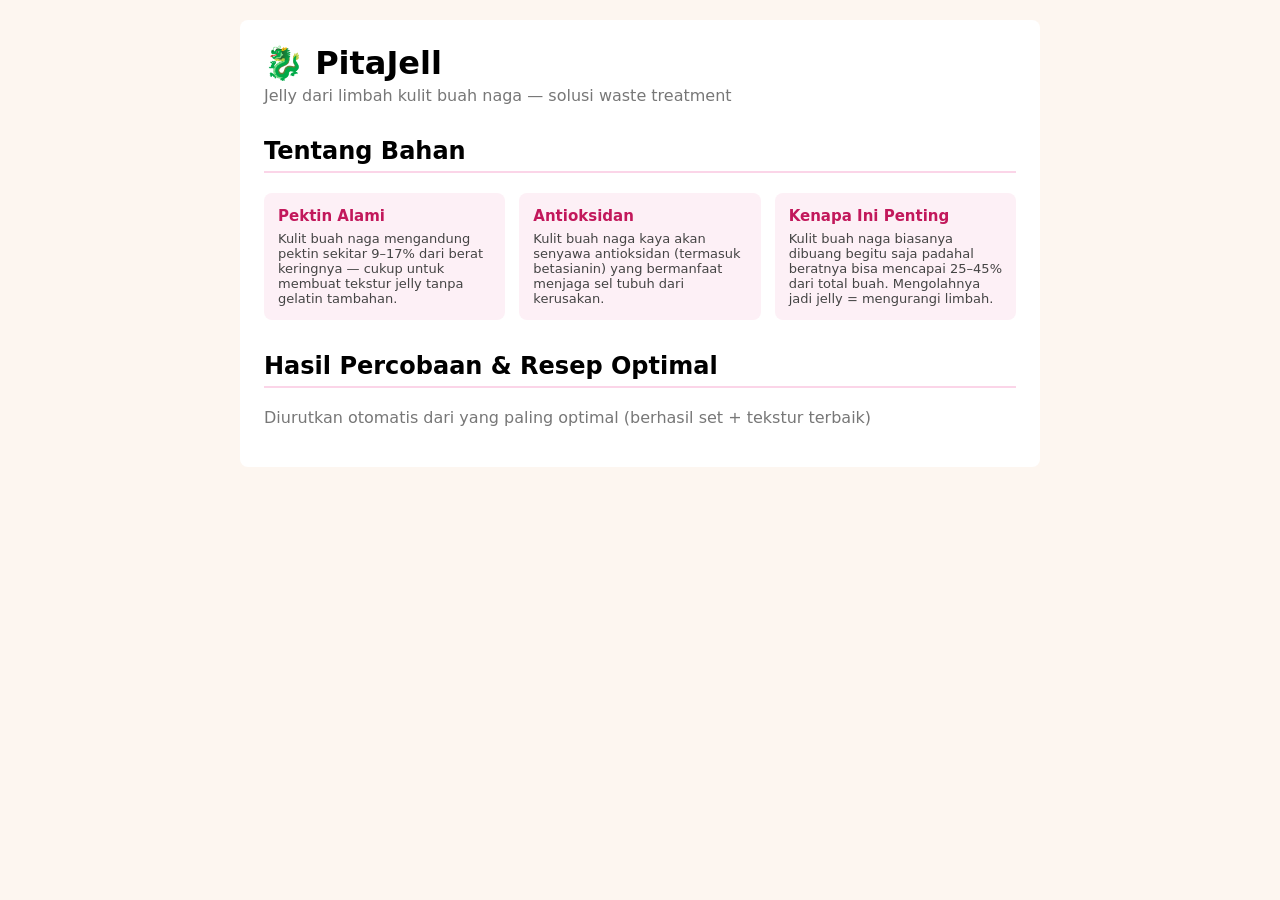
==== static/index.html @ 76bb3a23 "first commit" ====
<!DOCTYPE html>
<html lang="id">
<head>
  <meta charset="UTF-8">
  <title>PitaJell - Jelly Kulit Buah Naga</title>
  <link rel="stylesheet" href="/static/style.css">
</head>
<body>
  <div class="container">
    <h1>🐉 PitaJell</h1>
    <p class="subtitle">Jelly dari limbah kulit buah naga — solusi waste treatment</p>

    <!-- SECTION 1: INFO MATERIAL -->
    <section>
      <h2>Tentang Bahan</h2>
      <div class="info-grid">
        <div class="info-card">
          <h3>Pektin Alami</h3>
          <p>Kulit buah naga mengandung pektin sekitar 9–17% dari berat keringnya —
          cukup untuk membuat tekstur jelly tanpa gelatin tambahan.</p>
        </div>
        <div class="info-card">
          <h3>Antioksidan</h3>
          <p>Kulit buah naga kaya akan senyawa antioksidan (termasuk betasianin) yang
          bermanfaat menjaga sel tubuh dari kerusakan.</p>
        </div>
        <div class="info-card">
          <h3>Kenapa Ini Penting</h3>
          <p>Kulit buah naga biasanya dibuang begitu saja padahal beratnya bisa
          mencapai 25–45% dari total buah. Mengolahnya jadi jelly = mengurangi limbah.</p>
        </div>
      </div>
    </section>

    <!-- SECTION 2: HASIL PERCOBAAN -->
    <section>
      <h2>Hasil Percobaan &amp; Resep Optimal</h2>
      <p class="subtitle">Diurutkan otomatis dari yang paling optimal (berhasil set + tekstur terbaik)</p>
      <div id="percobaan-list"></div>
    </section>
  </div>

  <script src="/static/script.js"></script>
</body>
</html>
---- static/style.css ----
* { box-sizing: border-box; }
body {
  font-family: system-ui, Arial, sans-serif;
  background: #fdf6f0;
  margin: 0;
  padding: 20px;
}
.container {
  max-width: 800px;
  margin: 0 auto;
  background: #fff;
  padding: 24px;
  border-radius: 8px;
}
h1 { margin: 0 0 4px 0; }
.subtitle { color: #777; margin-top: 0; }
h2 { margin-top: 32px; border-bottom: 2px solid #eb2f8c33; padding-bottom: 6px; }

.info-grid {
  display: grid;
  grid-template-columns: repeat(auto-fit, minmax(200px, 1fr));
  gap: 14px;
}
.info-card {
  background: #fdf0f6;
  border-radius: 8px;
  padding: 14px;
}
.info-card h3 { margin: 0 0 6px 0; font-size: 15px; color: #c2185b; }
.info-card p { margin: 0; font-size: 13px; color: #444; }

.percobaan-card {
  border: 1px solid #ddd;
  border-radius: 8px;
  padding: 16px;
  margin-bottom: 12px;
  position: relative;
}
.percobaan-card.optimal {
  border: 2px solid #c2185b;
  background: #fff8fa;
}
.badge {
  display: inline-block;
  background: #c2185b;
  color: #fff;
  font-size: 12px;
  font-weight: bold;
  padding: 4px 10px;
  border-radius: 12px;
  margin-bottom: 8px;
}
.percobaan-card h3 { margin: 0 0 8px 0; }
.detail-grid {
  display: grid;
  grid-template-columns: repeat(auto-fit, minmax(140px, 1fr));
  gap: 6px;
  font-size: 14px;
  color: #444;
}
.catatan {
  margin: 10px 0 0 0;
  font-style: italic;
  color: #777;
  font-size: 13px;
}
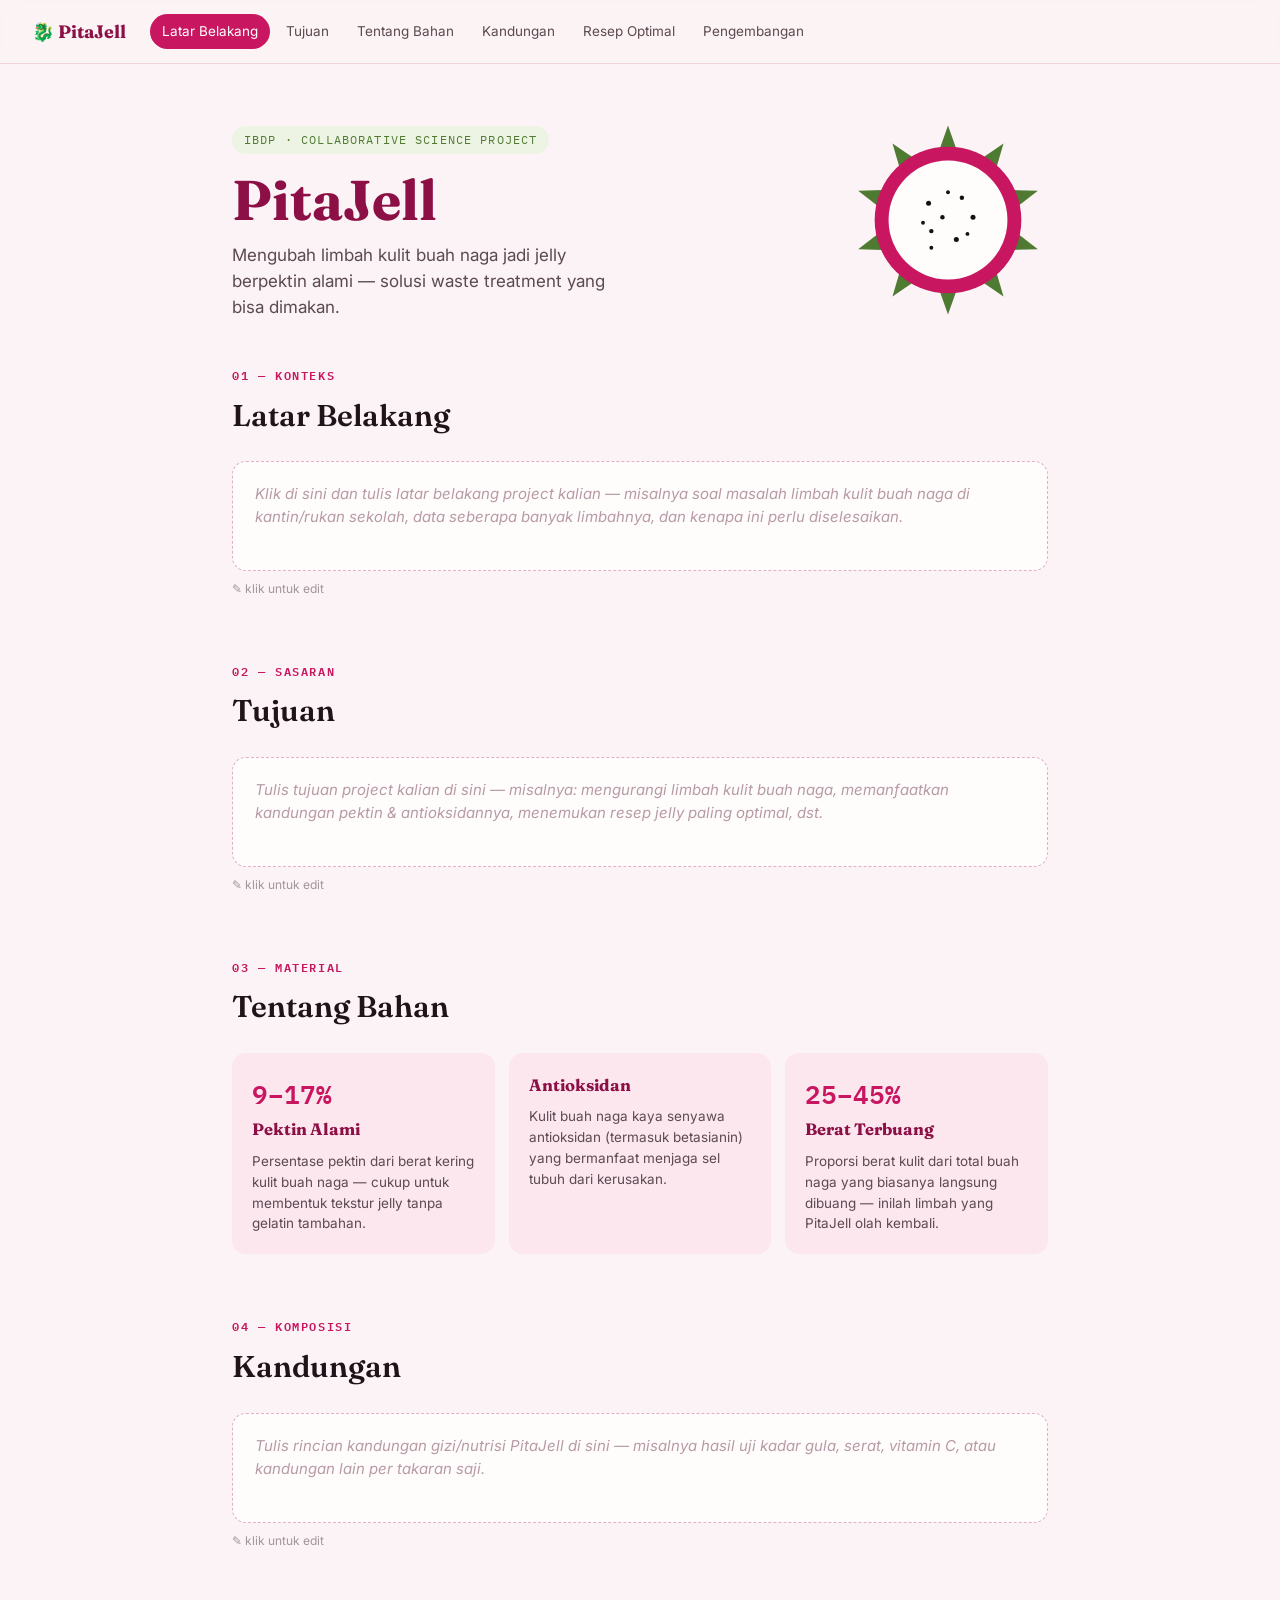
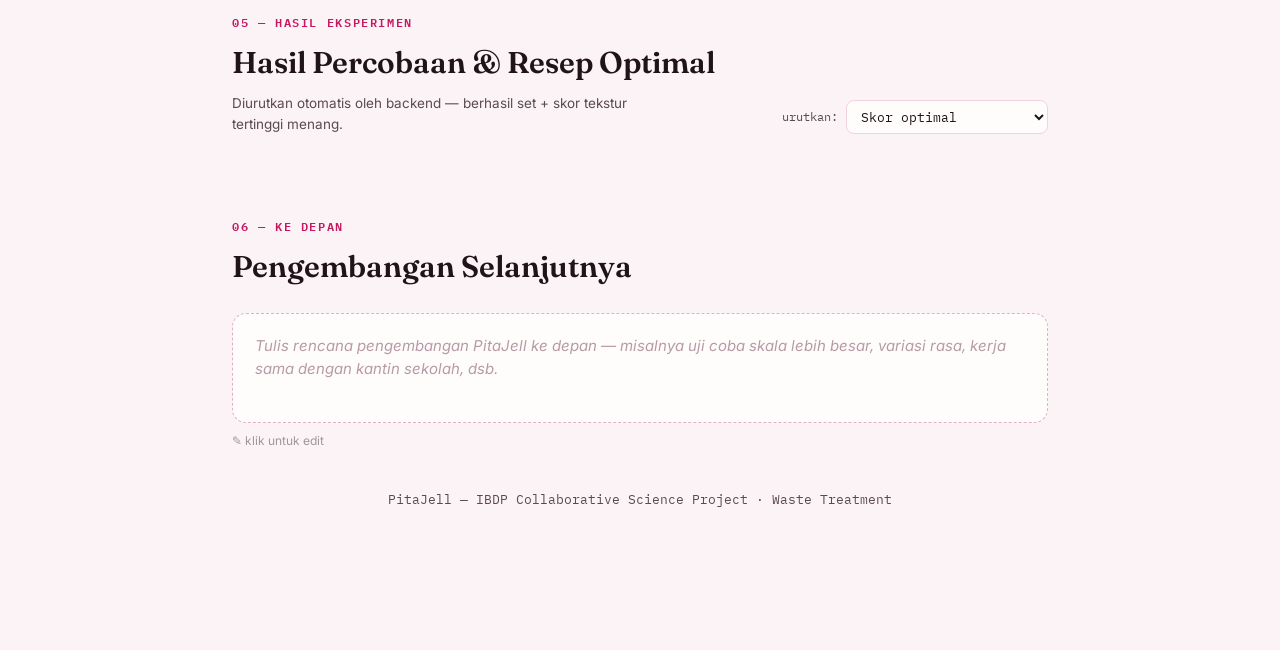
==== commit be292b67: "update kode" ====
--- a/static/index.html
+++ b/static/index.html
@@ -1,45 +1,139 @@
 <!DOCTYPE html>
 <html lang="id">
 <head>
-  <meta charset="UTF-8">
-  <title>PitaJell - Jelly Kulit Buah Naga</title>
-  <link rel="stylesheet" href="/static/style.css">
+<meta charset="UTF-8">
+<meta name="viewport" content="width=device-width, initial-scale=1">
+<title>PitaJell — Jelly Kulit Buah Naga</title>
+<link rel="preconnect" href="https://fonts.googleapis.com">
+<link href="https://fonts.googleapis.com/css2?family=Fraunces:opsz,wght@9..144,500;9..144,600;9..144,700&family=Inter:wght@400;500;600&family=IBM+Plex+Mono:wght@500;600&display=swap" rel="stylesheet">
+<link rel="stylesheet" href="style.css">
 </head>
 <body>
-  <div class="container">
-    <h1>🐉 PitaJell</h1>
-    <p class="subtitle">Jelly dari limbah kulit buah naga — solusi waste treatment</p>
 
-    <!-- SECTION 1: INFO MATERIAL -->
-    <section>
-      <h2>Tentang Bahan</h2>
-      <div class="info-grid">
-        <div class="info-card">
-          <h3>Pektin Alami</h3>
-          <p>Kulit buah naga mengandung pektin sekitar 9–17% dari berat keringnya —
-          cukup untuk membuat tekstur jelly tanpa gelatin tambahan.</p>
-        </div>
-        <div class="info-card">
-          <h3>Antioksidan</h3>
-          <p>Kulit buah naga kaya akan senyawa antioksidan (termasuk betasianin) yang
-          bermanfaat menjaga sel tubuh dari kerusakan.</p>
-        </div>
-        <div class="info-card">
-          <h3>Kenapa Ini Penting</h3>
-          <p>Kulit buah naga biasanya dibuang begitu saja padahal beratnya bisa
-          mencapai 25–45% dari total buah. Mengolahnya jadi jelly = mengurangi limbah.</p>
-        </div>
+<nav class="nav">
+  <span class="nav-brand">🐉 PitaJell</span>
+  <a href="#latar-belakang">Latar Belakang</a>
+  <a href="#tujuan">Tujuan</a>
+  <a href="#bahan">Tentang Bahan</a>
+  <a href="#kandungan">Kandungan</a>
+  <a href="#resep">Resep Optimal</a>
+  <a href="#pengembangan">Pengembangan</a>
+</nav>
+
+<div class="hero">
+  <div class="hero-text">
+    <div class="hero-badge">IBDP · Collaborative Science Project</div>
+    <h1>PitaJell</h1>
+    <p class="tagline">Mengubah limbah kulit buah naga jadi jelly berpektin alami — solusi waste treatment yang bisa dimakan.</p>
+  </div>
+  <div class="hero-graphic">
+    <svg width="200" height="200" viewBox="0 0 360 360" xmlns="http://www.w3.org/2000/svg">
+      <g id="fins">
+        <path d="M180,10 165,52 195,52 Z" fill="#4F7A32"/>
+      </g>
+      <use href="#fins" transform="rotate(36 180 180)"/>
+      <use href="#fins" transform="rotate(72 180 180)"/>
+      <use href="#fins" transform="rotate(108 180 180)"/>
+      <use href="#fins" transform="rotate(144 180 180)"/>
+      <use href="#fins" transform="rotate(180 180 180)"/>
+      <use href="#fins" transform="rotate(216 180 180)"/>
+      <use href="#fins" transform="rotate(252 180 180)"/>
+      <use href="#fins" transform="rotate(288 180 180)"/>
+      <use href="#fins" transform="rotate(324 180 180)"/>
+      <circle cx="180" cy="180" r="132" fill="#C81760"/>
+      <circle cx="180" cy="180" r="107" fill="#FFFDFB"/>
+      <circle cx="145" cy="150" r="4.5" fill="#171012"/>
+      <circle cx="205" cy="140" r="4" fill="#171012"/>
+      <circle cx="225" cy="175" r="4.5" fill="#171012"/>
+      <circle cx="150" cy="200" r="4" fill="#171012"/>
+      <circle cx="195" cy="215" r="4.5" fill="#171012"/>
+      <circle cx="170" cy="175" r="4" fill="#171012"/>
+      <circle cx="135" cy="185" r="3.5" fill="#171012"/>
+      <circle cx="215" cy="205" r="3.5" fill="#171012"/>
+      <circle cx="180" cy="130" r="3.5" fill="#171012"/>
+      <circle cx="150" cy="230" r="3.5" fill="#171012"/>
+    </svg>
+  </div>
+</div>
+
+<div class="wrap">
+
+  <section id="latar-belakang" class="reveal">
+    <p class="eyebrow">01 — Konteks</p>
+    <h2>Latar Belakang</h2>
+    <div class="editable-box" contenteditable="true" data-key="latar_belakang"
+         data-placeholder="Klik di sini dan tulis latar belakang project kalian — misalnya soal masalah limbah kulit buah naga di kantin/rukan sekolah, data seberapa banyak limbahnya, dan kenapa ini perlu diselesaikan."></div>
+    <div class="editable-meta"><span class="pencil">✎ klik untuk edit</span><span class="saved-flag" data-flag="latar_belakang">tersimpan</span></div>
+  </section>
+
+  <section id="tujuan" class="reveal">
+    <p class="eyebrow">02 — Sasaran</p>
+    <h2>Tujuan</h2>
+    <div class="editable-box" contenteditable="true" data-key="tujuan"
+         data-placeholder="Tulis tujuan project kalian di sini — misalnya: mengurangi limbah kulit buah naga, memanfaatkan kandungan pektin & antioksidannya, menemukan resep jelly paling optimal, dst."></div>
+    <div class="editable-meta"><span class="pencil">✎ klik untuk edit</span><span class="saved-flag" data-flag="tujuan">tersimpan</span></div>
+  </section>
+
+  <section id="bahan" class="reveal">
+    <p class="eyebrow">03 — Material</p>
+    <h2>Tentang Bahan</h2>
+    <div class="info-grid">
+      <div class="info-card">
+        <span class="stat">9–17%</span>
+        <h3>Pektin Alami</h3>
+        <p>Persentase pektin dari berat kering kulit buah naga — cukup untuk membentuk tekstur jelly tanpa gelatin tambahan.</p>
       </div>
-    </section>
+      <div class="info-card">
+        <h3>Antioksidan</h3>
+        <p>Kulit buah naga kaya senyawa antioksidan (termasuk betasianin) yang bermanfaat menjaga sel tubuh dari kerusakan.</p>
+      </div>
+      <div class="info-card">
+        <span class="stat">25–45%</span>
+        <h3>Berat Terbuang</h3>
+        <p>Proporsi berat kulit dari total buah naga yang biasanya langsung dibuang — inilah limbah yang PitaJell olah kembali.</p>
+      </div>
+    </div>
+  </section>
 
-    <!-- SECTION 2: HASIL PERCOBAAN -->
-    <section>
-      <h2>Hasil Percobaan &amp; Resep Optimal</h2>
-      <p class="subtitle">Diurutkan otomatis dari yang paling optimal (berhasil set + tekstur terbaik)</p>
-      <div id="percobaan-list"></div>
-    </section>
-  </div>
+  <section id="kandungan" class="reveal">
+    <p class="eyebrow">04 — Komposisi</p>
+    <h2>Kandungan</h2>
+    <div class="editable-box" contenteditable="true" data-key="kandungan"
+         data-placeholder="Tulis rincian kandungan gizi/nutrisi PitaJell di sini — misalnya hasil uji kadar gula, serat, vitamin C, atau kandungan lain per takaran saji."></div>
+    <div class="editable-meta"><span class="pencil">✎ klik untuk edit</span><span class="saved-flag" data-flag="kandungan">tersimpan</span></div>
+  </section>
 
-  <script src="/static/script.js"></script>
+  <section id="resep" class="reveal">
+    <p class="eyebrow">05 — Hasil Eksperimen</p>
+    <div class="resep-header">
+      <div>
+        <h2 style="margin-bottom:6px;">Hasil Percobaan &amp; Resep Optimal</h2>
+        <p>Diurutkan otomatis oleh backend — berhasil set + skor tekstur tertinggi menang.</p>
+      </div>
+      <div class="sort-control">
+        <label for="sort-select">urutkan:</label>
+        <select id="sort-select">
+          <option value="optimal">Skor optimal</option>
+          <option value="suhu">Suhu (rendah→tinggi)</option>
+          <option value="waktu">Waktu (cepat→lama)</option>
+          <option value="tekstur">Skor tekstur</option>
+        </select>
+      </div>
+    </div>
+    <div id="percobaan-list"></div>
+  </section>
+
+  <section id="pengembangan" class="reveal">
+    <p class="eyebrow">06 — Ke Depan</p>
+    <h2>Pengembangan Selanjutnya</h2>
+    <div class="editable-box" contenteditable="true" data-key="pengembangan"
+         data-placeholder="Tulis rencana pengembangan PitaJell ke depan — misalnya uji coba skala lebih besar, variasi rasa, kerja sama dengan kantin sekolah, dsb."></div>
+    <div class="editable-meta"><span class="pencil">✎ klik untuk edit</span><span class="saved-flag" data-flag="pengembangan">tersimpan</span></div>
+  </section>
+
+  <footer>PitaJell — IBDP Collaborative Science Project · Waste Treatment</footer>
+</div>
+
+<script src="script.js"></script>
 </body>
-</html>
+</html>
--- a/static/style.css
+++ b/static/style.css
@@ -1,66 +1,337 @@
+/* ============================================
+   PitaJell — design tokens
+   Palet diambil dari penampang buah naga:
+   magenta kulit, hijau sirip daun, krem daging, hitam biji
+   ============================================ */
+:root {
+  --bg: #FBF3F5;
+  --ink: #201319;
+  --ink-soft: #5C4A52;
+  --magenta: #C81760;
+  --magenta-deep: #8C0F45;
+  --leaf: #4F7A32;
+  --leaf-light: #7FA85C;
+  --seed: #171012;
+  --card: #FCE7EF;
+  --card-leaf: #EEF4E4;
+  --line: #F0D3DE;
+  --paper: #FFFDFB;
+
+  --font-display: 'Fraunces', Georgia, serif;
+  --font-body: 'Inter', system-ui, -apple-system, sans-serif;
+  --font-mono: 'IBM Plex Mono', 'Courier New', monospace;
+
+  --radius: 14px;
+  --shadow: 0 4px 18px rgba(140, 15, 69, 0.08);
+  --shadow-hover: 0 10px 28px rgba(140, 15, 69, 0.15);
+}
+
 * { box-sizing: border-box; }
+
+html { scroll-behavior: smooth; }
+
 body {
-  font-family: system-ui, Arial, sans-serif;
-  background: #fdf6f0;
   margin: 0;
-  padding: 20px;
-}
-.container {
-  max-width: 800px;
+  background: var(--bg);
+  color: var(--ink);
+  font-family: var(--font-body);
+  line-height: 1.55;
+}
+
+/* ============ NAV ============ */
+.nav {
+  position: sticky;
+  top: 0;
+  z-index: 50;
+  display: flex;
+  align-items: center;
+  gap: 4px;
+  padding: 14px 32px;
+  background: rgba(251, 243, 245, 0.82);
+  backdrop-filter: blur(10px);
+  border-bottom: 1px solid var(--line);
+  overflow-x: auto;
+}
+.nav-brand {
+  font-family: var(--font-display);
+  font-weight: 700;
+  font-size: 18px;
+  margin-right: 20px;
+  white-space: nowrap;
+  color: var(--magenta-deep);
+}
+.nav a {
+  font-size: 13.5px;
+  color: var(--ink-soft);
+  text-decoration: none;
+  padding: 7px 12px;
+  border-radius: 20px;
+  white-space: nowrap;
+  transition: background .2s, color .2s;
+}
+.nav a:hover { background: var(--card); color: var(--magenta-deep); }
+.nav a.active { background: var(--magenta); color: #fff; }
+
+/* ============ LAYOUT ============ */
+.wrap { max-width: 880px; margin: 0 auto; padding: 0 32px 100px; }
+
+section { padding-top: 64px; }
+section:first-of-type { padding-top: 0; }
+
+.eyebrow {
+  font-family: var(--font-mono);
+  font-size: 11.5px;
+  letter-spacing: 0.14em;
+  text-transform: uppercase;
+  color: var(--magenta);
+  font-weight: 600;
+  margin: 0 0 8px 0;
+}
+h2 {
+  font-family: var(--font-display);
+  font-size: 30px;
+  font-weight: 600;
+  margin: 0 0 22px 0;
+  color: var(--ink);
+}
+
+/* ============ HERO ============ */
+.hero {
+  display: flex;
+  align-items: center;
+  justify-content: space-between;
+  gap: 32px;
+  padding: 56px 32px 40px;
+  max-width: 880px;
   margin: 0 auto;
+}
+.hero-text h1 {
+  font-family: var(--font-display);
+  font-size: 56px;
+  font-weight: 700;
+  margin: 0;
+  line-height: 1;
+  color: var(--magenta-deep);
+}
+.hero-text .tagline {
+  font-size: 17px;
+  color: var(--ink-soft);
+  margin: 14px 0 0 0;
+  max-width: 380px;
+}
+.hero-badge {
+  display: inline-flex;
+  align-items: center;
+  gap: 6px;
+  margin-bottom: 18px;
+  font-family: var(--font-mono);
+  font-size: 11.5px;
+  letter-spacing: 0.1em;
+  text-transform: uppercase;
+  color: var(--leaf);
+  background: var(--card-leaf);
+  padding: 5px 12px;
+  border-radius: 20px;
+}
+.hero-graphic { flex-shrink: 0; }
+.hero-graphic svg { animation: breathe 6s ease-in-out infinite; }
+@keyframes breathe {
+  0%, 100% { transform: scale(1) rotate(0deg); }
+  50% { transform: scale(1.035) rotate(1.5deg); }
+}
+@media (prefers-reduced-motion: reduce) {
+  .hero-graphic svg { animation: none; }
+}
+
+/* ============ REVEAL ON SCROLL ============ */
+.reveal { opacity: 0; transform: translateY(18px); transition: opacity .6s ease, transform .6s ease; }
+.reveal.in { opacity: 1; transform: translateY(0); }
+
+/* ============ EDITABLE SECTIONS ============ */
+.editable-box {
+  border: 1.5px dashed #E2AFC4;
+  border-radius: var(--radius);
+  padding: 20px 22px;
+  background: var(--paper);
+  font-size: 15px;
+  color: var(--ink);
+  min-height: 110px;
+  outline: none;
+  transition: border-color .2s, background .2s;
+  white-space: pre-wrap;
+}
+.editable-box:hover { border-color: var(--magenta); }
+.editable-box:focus {
+  border: 1.5px solid var(--magenta);
   background: #fff;
-  padding: 24px;
-  border-radius: 8px;
-}
-h1 { margin: 0 0 4px 0; }
-.subtitle { color: #777; margin-top: 0; }
-h2 { margin-top: 32px; border-bottom: 2px solid #eb2f8c33; padding-bottom: 6px; }
-
+  box-shadow: 0 0 0 4px rgba(200, 23, 96, 0.08);
+}
+.editable-box:empty::before {
+  content: attr(data-placeholder);
+  color: #B79AA7;
+  font-style: italic;
+}
+.editable-meta {
+  display: flex;
+  align-items: center;
+  gap: 8px;
+  margin-top: 9px;
+  min-height: 18px;
+}
+.editable-meta .pencil { font-size: 12px; color: var(--ink-soft); opacity: .55; }
+.saved-flag {
+  font-family: var(--font-mono);
+  font-size: 11px;
+  color: var(--leaf);
+  opacity: 0;
+  transition: opacity .3s;
+}
+.saved-flag.show { opacity: 1; }
+
+/* ============ INFO CARDS (Tentang Bahan) ============ */
 .info-grid {
   display: grid;
-  grid-template-columns: repeat(auto-fit, minmax(200px, 1fr));
+  grid-template-columns: repeat(auto-fit, minmax(220px, 1fr));
   gap: 14px;
 }
 .info-card {
-  background: #fdf0f6;
+  background: var(--card);
+  border-radius: var(--radius);
+  padding: 20px;
+  transition: transform .25s ease, box-shadow .25s ease;
+}
+.info-card:hover { transform: translateY(-4px); box-shadow: var(--shadow-hover); }
+.info-card h3 {
+  margin: 0 0 8px 0;
+  font-family: var(--font-display);
+  font-size: 16.5px;
+  color: var(--magenta-deep);
+}
+.info-card p { margin: 0; font-size: 13.5px; color: var(--ink-soft); }
+.info-card .stat {
+  font-family: var(--font-mono);
+  font-size: 26px;
+  font-weight: 600;
+  color: var(--magenta);
+  display: block;
+  margin-bottom: 4px;
+}
+
+/* ============ RESEP / PERCOBAAN SECTION ============ */
+.resep-header {
+  display: flex;
+  align-items: flex-end;
+  justify-content: space-between;
+  gap: 16px;
+  flex-wrap: wrap;
+  margin-bottom: 20px;
+}
+.resep-header p { margin: 0; color: var(--ink-soft); font-size: 13.5px; max-width: 420px; }
+
+.sort-control {
+  display: flex;
+  align-items: center;
+  gap: 8px;
+  font-family: var(--font-mono);
+  font-size: 12px;
+  color: var(--ink-soft);
+}
+.sort-control select {
+  font-family: var(--font-mono);
+  font-size: 12.5px;
+  padding: 7px 10px;
   border-radius: 8px;
-  padding: 14px;
-}
-.info-card h3 { margin: 0 0 6px 0; font-size: 15px; color: #c2185b; }
-.info-card p { margin: 0; font-size: 13px; color: #444; }
+  border: 1.5px solid var(--line);
+  background: var(--paper);
+  color: var(--ink);
+  cursor: pointer;
+}
+.sort-control select:focus { outline: 2px solid var(--magenta); }
 
 .percobaan-card {
-  border: 1px solid #ddd;
-  border-radius: 8px;
-  padding: 16px;
-  margin-bottom: 12px;
-  position: relative;
-}
+  border: 1.5px solid var(--line);
+  border-radius: var(--radius);
+  padding: 20px 22px;
+  margin-bottom: 14px;
+  background: var(--paper);
+  transition: transform .2s ease, box-shadow .2s ease, border-color .2s;
+}
+.percobaan-card:hover { transform: translateY(-3px); box-shadow: var(--shadow); }
 .percobaan-card.optimal {
-  border: 2px solid #c2185b;
-  background: #fff8fa;
+  border: 2px solid var(--magenta);
+  background: linear-gradient(180deg, #FFF9FB 0%, var(--paper) 100%);
 }
 .badge {
-  display: inline-block;
-  background: #c2185b;
+  display: inline-flex;
+  align-items: center;
+  gap: 6px;
+  background: var(--magenta);
   color: #fff;
-  font-size: 12px;
-  font-weight: bold;
-  padding: 4px 10px;
-  border-radius: 12px;
-  margin-bottom: 8px;
-}
-.percobaan-card h3 { margin: 0 0 8px 0; }
+  font-family: var(--font-mono);
+  font-size: 11px;
+  font-weight: 600;
+  letter-spacing: 0.06em;
+  text-transform: uppercase;
+  padding: 5px 11px;
+  border-radius: 20px;
+  margin-bottom: 10px;
+}
+.badge-fail {
+  background: #F1EAEC; color: var(--ink-soft);
+}
+.percobaan-card h3 {
+  font-family: var(--font-display);
+  font-size: 19px;
+  margin: 0 0 12px 0;
+}
 .detail-grid {
   display: grid;
-  grid-template-columns: repeat(auto-fit, minmax(140px, 1fr));
-  gap: 6px;
-  font-size: 14px;
-  color: #444;
-}
+  grid-template-columns: repeat(auto-fit, minmax(130px, 1fr));
+  gap: 10px 16px;
+  font-size: 13px;
+}
+.detail-grid div { color: var(--ink-soft); }
+.detail-grid strong {
+  display: block;
+  font-family: var(--font-mono);
+  font-size: 11px;
+  text-transform: uppercase;
+  letter-spacing: 0.05em;
+  color: var(--ink);
+  margin-bottom: 2px;
+  font-weight: 600;
+}
+.detail-grid .val { font-family: var(--font-mono); font-size: 15px; color: var(--ink); }
 .catatan {
-  margin: 10px 0 0 0;
+  margin: 14px 0 0 0;
+  padding-top: 12px;
+  border-top: 1px dashed var(--line);
   font-style: italic;
-  color: #777;
+  color: var(--ink-soft);
   font-size: 13px;
 }
+
+/* ============ FOOTER ============ */
+footer {
+  text-align: center;
+  padding: 40px 32px;
+  color: var(--ink-soft);
+  font-size: 12.5px;
+  font-family: var(--font-mono);
+}
+
+/* ============ RESPONSIVE ============ */
+@media (max-width: 640px) {
+  .hero { flex-direction: column; text-align: center; padding-top: 40px; }
+  .hero-text .tagline { max-width: none; }
+  .hero-graphic svg { width: 140px; height: 140px; }
+  .hero-text h1 { font-size: 40px; }
+  .wrap { padding: 0 18px 80px; }
+  .nav { padding: 12px 18px; }
+}
+
+/* keyboard focus visibility */
+a:focus-visible, select:focus-visible, .editable-box:focus-visible {
+  outline: 2px solid var(--magenta);
+  outline-offset: 2px;
+}
